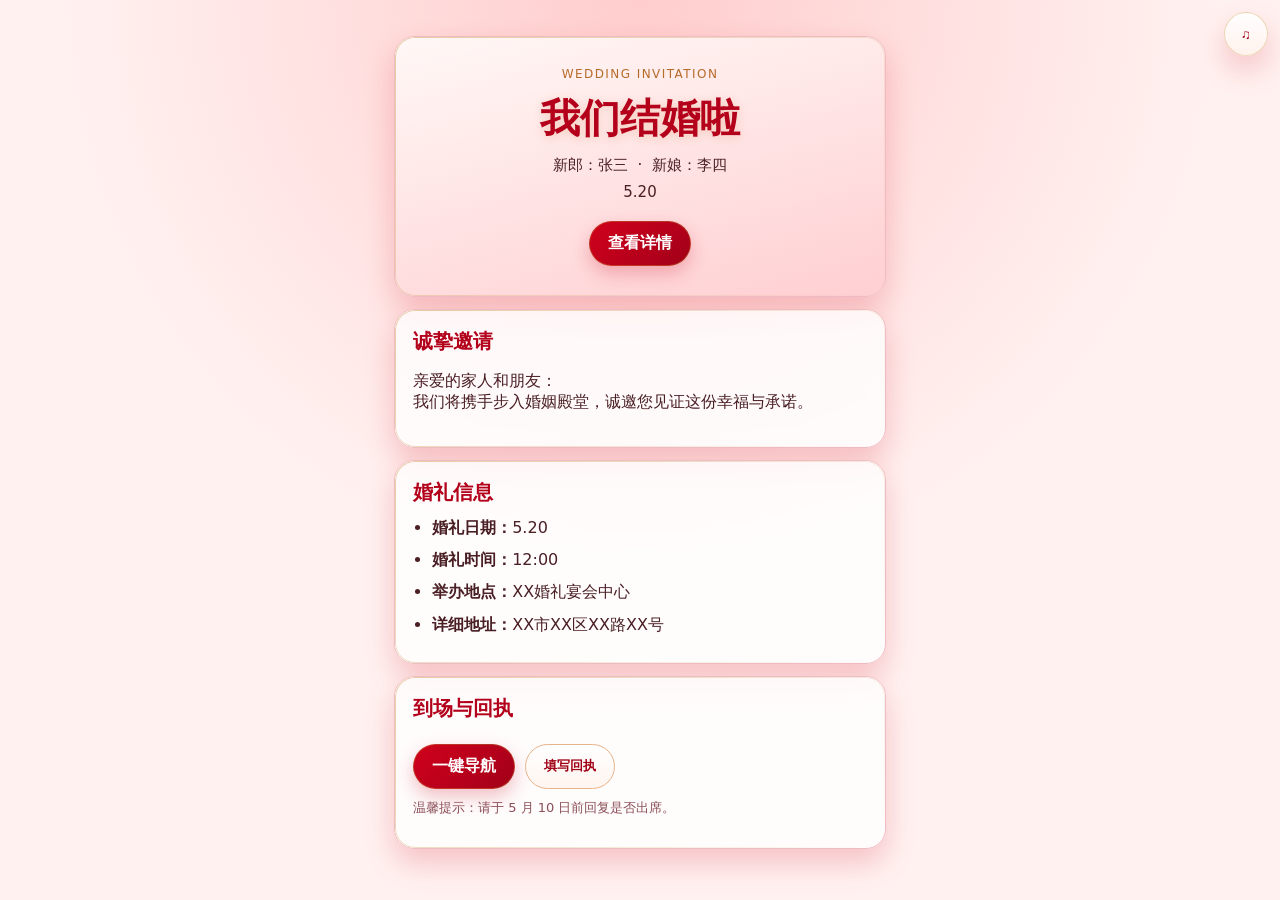
==== index.html @ a9517b37 "chore: publish sanitized invitation" ====
<!doctype html>
<html lang="zh-CN">
  <head>
    <meta charset="UTF-8" />
    <meta name="viewport" content="width=device-width, initial-scale=1.0, viewport-fit=cover" />
    <title>婚礼请柬 · 我们结婚啦</title>
    <meta name="description" content="诚挚邀请您参加我们的婚礼" />
    <link rel="stylesheet" href="styles.css" />
  </head>
  <body>
    <audio id="bgm" loop preload="none">
      <source src="https://cdn.pixabay.com/download/audio/2022/03/15/audio_5d65f4c9af.mp3?filename=wedding-ambient-piano-110624.mp3" type="audio/mpeg" />
    </audio>

    <button class="music-btn" id="musicBtn" aria-label="背景音乐开关">
      <span>♫</span>
    </button>

    <main class="invite">
      <section class="card hero">
        <p class="eyebrow">Wedding Invitation</p>
        <h1>我们结婚啦</h1>
        <p class="names">新郎：张三 &nbsp;·&nbsp; 新娘：李四</p>
        <p class="date">5.20</p>
        <a href="#detail" class="btn">查看详情</a>
      </section>

      <section class="card" id="detail">
        <h2>诚挚邀请</h2>
        <p>
          亲爱的家人和朋友：<br />
          我们将携手步入婚姻殿堂，诚邀您见证这份幸福与承诺。
        </p>
      </section>

      <section class="card info">
        <h2>婚礼信息</h2>
        <ul>
          <li><strong>婚礼日期：</strong>5.20</li>
          <li><strong>婚礼时间：</strong>12:00</li>
          <li><strong>举办地点：</strong>XX婚礼宴会中心</li>
          <li><strong>详细地址：</strong>XX市XX区XX路XX号</li>
        </ul>
      </section>

      <section class="card actions">
        <h2>到场与回执</h2>
        <div class="action-group">
          <a
            class="btn"
            id="mapBtn"
            href="https://uri.amap.com/search?keyword=XX市XX区XX路XX号&src=mypage&callnative=0"
            target="_blank"
            rel="noopener noreferrer"
          >
            一键导航
          </a>
          <button class="btn btn-light" id="rsvpBtn">填写回执</button>
        </div>
        <p class="tip">温馨提示：请于 5 月 10 日前回复是否出席。</p>
      </section>
    </main>

    <dialog id="rsvpDialog">
      <form id="rsvpForm" method="dialog">
        <h3>婚礼回执</h3>
        <label>
          您的姓名
          <input name="name" required placeholder="请输入姓名" />
        </label>
        <label>
          是否出席
          <select name="attend" required>
            <option value="">请选择</option>
            <option value="出席">出席</option>
            <option value="无法出席">无法出席</option>
          </select>
        </label>
        <label>
          同行人数
          <input type="number" name="count" min="0" max="10" value="1" />
        </label>
        <label>
          留言祝福
          <textarea name="message" rows="3" placeholder="写下祝福吧～"></textarea>
        </label>
        <menu>
          <button value="cancel" class="btn btn-light" type="button" id="closeDialog">取消</button>
          <button value="default" class="btn" type="submit">提交</button>
        </menu>
      </form>
    </dialog>

    <script src="script.js"></script>
  </body>
</html>
---- styles.css ----
:root {
  --bg: #fff1f0;
  --card: rgba(255, 255, 255, 0.78);
  --text: #4a1f24;
  --primary: #d0011b;
  --primary-dark: #a00016;
  --gold: #c9963e;
  --line: #efbcc3;
  --shadow: 0 14px 30px rgba(208, 1, 27, 0.2);
}

* {
  box-sizing: border-box;
}

body {
  margin: 0;
  color: var(--text);
  font-family: "PingFang SC", "Microsoft YaHei", system-ui, -apple-system, sans-serif;
  background:
    radial-gradient(circle at top, #ffcdcd 0%, var(--bg) 52%),
    repeating-linear-gradient(
      135deg,
      rgba(201, 150, 62, 0.06) 0 8px,
      rgba(201, 150, 62, 0) 8px 18px
    );
  min-height: 100vh;
}

.invite {
  width: min(100%, 520px);
  margin: 0 auto;
  padding: 16px 14px calc(30px + env(safe-area-inset-bottom));
}

.card {
  background: var(--card);
  border: 1px solid var(--line);
  border-radius: 20px;
  padding: 18px;
  margin: 12px 0;
  box-shadow: var(--shadow);
  backdrop-filter: blur(8px);
  position: relative;
  overflow: hidden;
}

.card::before {
  content: "";
  position: absolute;
  inset: 0;
  border-radius: inherit;
  padding: 1px;
  background: linear-gradient(140deg, rgba(201, 150, 62, 0.45), rgba(201, 150, 62, 0));
  -webkit-mask: linear-gradient(#fff 0 0) content-box, linear-gradient(#fff 0 0);
  -webkit-mask-composite: xor;
  mask-composite: exclude;
  pointer-events: none;
}

.hero {
  text-align: center;
  padding: 30px 18px;
  background: linear-gradient(165deg, #fff8f6 0%, #ffcfd2 100%);
}

.eyebrow {
  letter-spacing: 0.12em;
  text-transform: uppercase;
  margin: 0;
  font-size: 12px;
  color: #b56b2a;
}

h1 {
  margin: 10px 0;
  font-size: clamp(30px, 8vw, 40px);
  color: #b4001a;
  text-shadow: 0 2px 10px rgba(212, 116, 46, 0.25);
}

h2 {
  margin: 0 0 10px;
  font-size: 20px;
  color: #b3001b;
}

.names,
.date {
  margin: 8px 0;
  font-size: 15px;
}

ul,
ol {
  margin: 0;
  padding-left: 1.2rem;
}

li {
  margin: 9px 0;
  line-height: 1.45;
}

.timeline span {
  display: inline-block;
  min-width: 52px;
  color: var(--primary-dark);
  font-weight: 700;
}

.btn {
  display: inline-flex;
  align-items: center;
  justify-content: center;
  border: none;
  text-decoration: none;
  border-radius: 999px;
  background: linear-gradient(135deg, #d0011b 0%, #b3001b 65%, #a00016 100%);
  color: #fff;
  padding: 11px 18px;
  margin-top: 12px;
  font-weight: 600;
  box-shadow: 0 8px 18px rgba(201, 31, 55, 0.28);
  border: 1px solid rgba(201, 150, 62, 0.35);
}

.btn:active {
  transform: translateY(1px);
}

.btn-light {
  background: linear-gradient(180deg, #fff 0%, #fff5f0 100%);
  color: var(--primary-dark);
  border: 1px solid #e7b38a;
  box-shadow: none;
}

.action-group {
  display: flex;
  gap: 10px;
  flex-wrap: wrap;
}

.tip {
  font-size: 13px;
  color: #8b4f57;
  margin-top: 10px;
}

.music-btn {
  position: fixed;
  right: 12px;
  top: 12px;
  z-index: 10;
  width: 44px;
  height: 44px;
  border: none;
  border-radius: 999px;
  background: linear-gradient(180deg, rgba(255, 255, 255, 0.92), rgba(255, 242, 236, 0.9));
  color: var(--primary-dark);
  box-shadow: var(--shadow);
  border: 1px solid rgba(201, 150, 62, 0.35);
}

.music-btn.playing span {
  display: inline-block;
  animation: spin 2.4s linear infinite;
}

dialog {
  width: min(92vw, 420px);
  border: none;
  border-radius: 16px;
  padding: 0;
}

dialog::backdrop {
  background: rgba(0, 0, 0, 0.35);
}

#rsvpForm {
  padding: 16px;
}

label {
  display: block;
  margin: 10px 0;
  font-size: 14px;
}

input,
select,
textarea {
  width: 100%;
  margin-top: 6px;
  border: 1px solid #e7b3bb;
  border-radius: 10px;
  padding: 10px;
  font: inherit;
}

menu {
  margin: 8px 0 0;
  padding: 0;
  display: flex;
  gap: 8px;
  justify-content: flex-end;
}

@keyframes spin {
  to {
    transform: rotate(360deg);
  }
}

@media (min-width: 768px) {
  .invite {
    padding-top: 24px;
  }
}
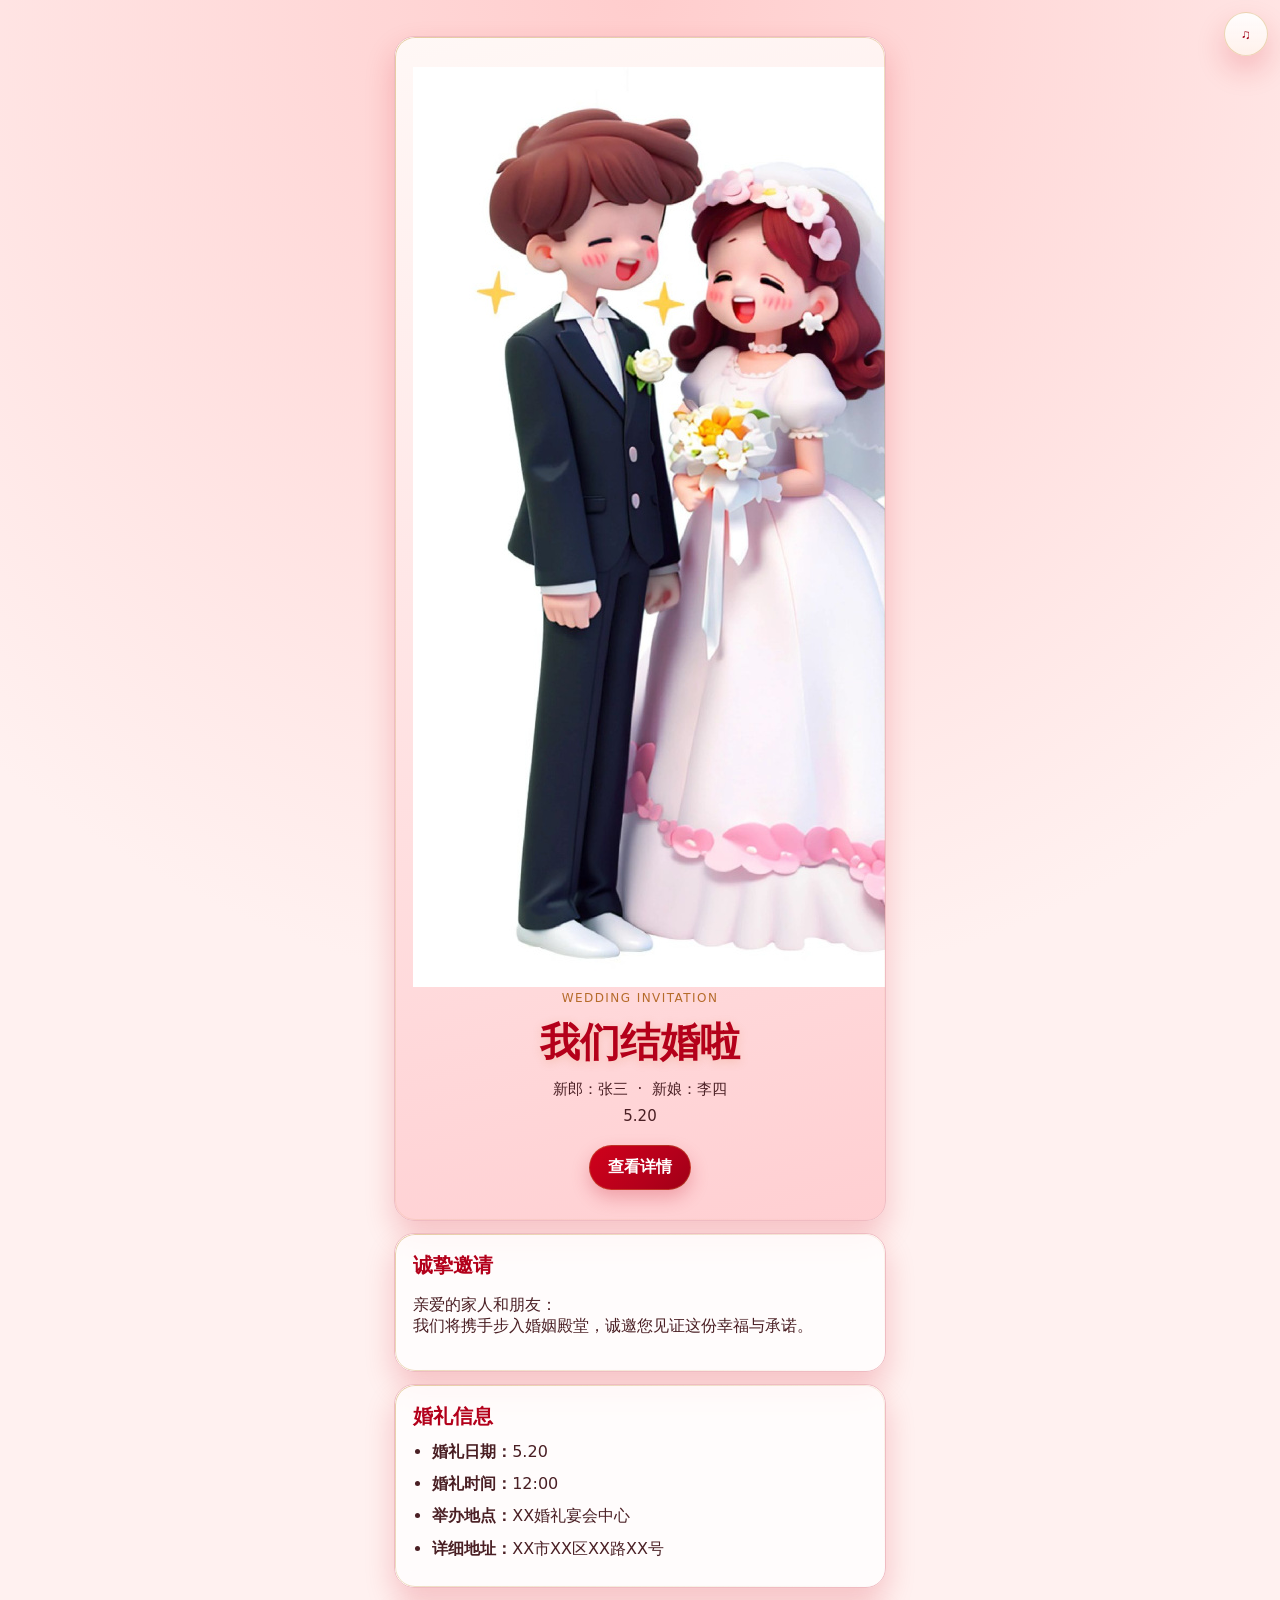
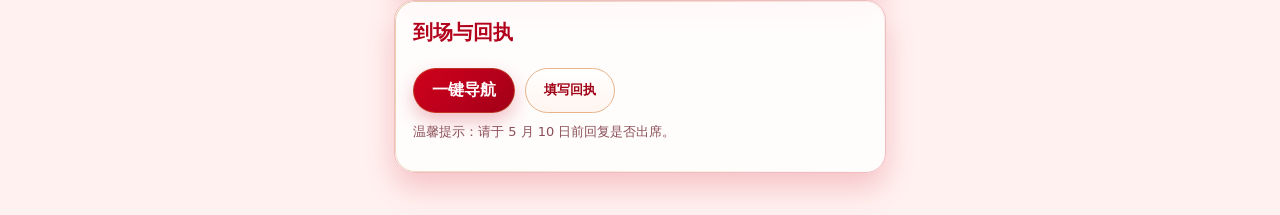
==== commit bd29b2a6: "feat: use reference photo from pic folder" ====
--- a/index.html
+++ b/index.html
@@ -18,6 +18,9 @@
 
     <main class="invite">
       <section class="card hero">
+        <div class="couple-photo" aria-label="新人照片占位">
+          <img class="couple-image" src="pic/参考图.jpg" alt="新人照片" loading="eager" />
+        </div>
         <p class="eyebrow">Wedding Invitation</p>
         <h1>我们结婚啦</h1>
         <p class="names">新郎：张三 &nbsp;·&nbsp; 新娘：李四</p>
